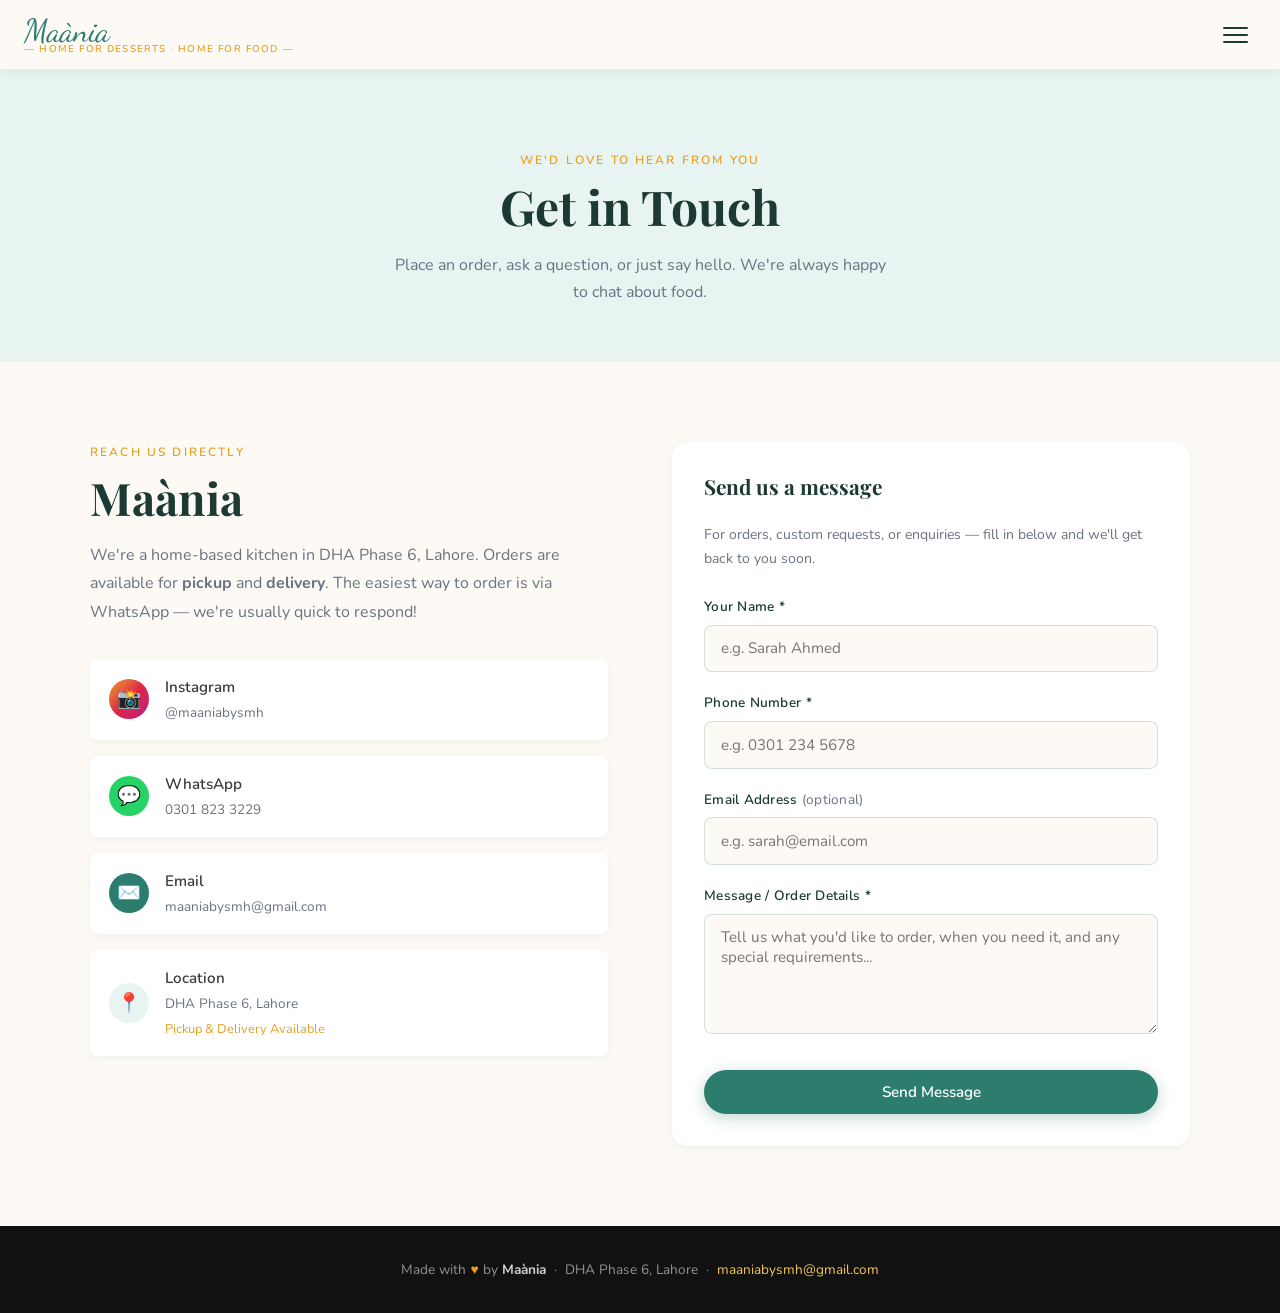
==== contact.html @ 95490e04 "add maania website" ====
<!DOCTYPE html>
<html lang="en">
<head>
  <meta charset="UTF-8" />
  <meta name="viewport" content="width=device-width, initial-scale=1.0" />
  <title>Contact — Maània</title>
  <link rel="stylesheet" href="style.css" />
</head>
<body>

<header>
  <a href="index.html" class="logo-wrap">
    <span class="logo-name">Maània</span>
    <span class="logo-slogan">— home for desserts · home for food —</span>
  </a>
  <button class="hamburger" aria-label="Open menu"><span></span><span></span><span></span></button>
</header>
<nav class="nav-overlay">
  <div class="nav-menu">
    <a href="index.html">Home</a>
    <a href="menu.html">Menu</a>
    <a href="dessert-platters.html">Dessert Platters</a>
    <a href="savoury-platters.html">Savoury Platters</a>
    <a href="cakes.html">Cakes</a>
    <a href="contact.html">Contact</a>
  </div>
</nav>

<main>

  <!-- HERO -->
  <div class="page-hero section-pale">
    <span class="section-label">We'd love to hear from you</span>
    <h1 class="section-heading">Get in Touch</h1>
    <p>Place an order, ask a question, or just say hello. We're always happy to chat about food.</p>
  </div>

  <!-- CONTACT SECTION -->
  <section class="section section-cream">
    <div class="container">
      <div class="contact-grid">

        <!-- LEFT: Info -->
        <div class="contact-info reveal">
          <span class="section-label">Reach us directly</span>
          <h2 class="section-heading">Maània</h2>
          <p>
            We're a home-based kitchen in DHA Phase 6, Lahore. Orders are available for <strong>pickup</strong> and <strong>delivery</strong>. The easiest way to order is via WhatsApp — we're usually quick to respond!
          </p>

          <div class="contact-links">

            <a href="https://www.instagram.com/maaniabysmh?igsh=MTgyemZ3OXR0OG12OA==" target="_blank" class="contact-link">
              <span class="contact-link-icon ig">📸</span>
              <div>
                <div style="font-weight:600;">Instagram</div>
                <div style="font-size:0.85rem; color:var(--text-light);">@maaniabysmh</div>
              </div>
            </a>

            <a href="https://wa.me/923018233229" target="_blank" class="contact-link">
              <span class="contact-link-icon wa">💬</span>
              <div>
                <div style="font-weight:600;">WhatsApp</div>
                <div style="font-size:0.85rem; color:var(--text-light);">0301 823 3229</div>
              </div>
            </a>

            <a href="mailto:maaniabysmh@gmail.com" class="contact-link">
              <span class="contact-link-icon em">✉️</span>
              <div>
                <div style="font-weight:600;">Email</div>
                <div style="font-size:0.85rem; color:var(--text-light);">maaniabysmh@gmail.com</div>
              </div>
            </a>

            <div class="contact-link" style="cursor:default;">
              <span class="contact-link-icon lo">📍</span>
              <div>
                <div style="font-weight:600;">Location</div>
                <div style="font-size:0.85rem; color:var(--text-light);">DHA Phase 6, Lahore</div>
                <div style="font-size:0.8rem; color:var(--gold); margin-top:4px;">Pickup &amp; Delivery Available</div>
              </div>
            </div>

          </div>
        </div>

        <!-- RIGHT: Form -->
        <div class="reveal">
          <div class="contact-form">
            <h3>Send us a message</h3>
            <p style="font-size:0.88rem; color:var(--text-light); margin-bottom:1.5rem;">
              For orders, custom requests, or enquiries — fill in below and we'll get back to you soon.
            </p>

            <form id="contactForm" novalidate>

              <div class="form-group">
                <label for="name">Your Name *</label>
                <input type="text" id="name" name="name" placeholder="e.g. Sarah Ahmed" autocomplete="name" />
                <span class="form-error">Please enter your name.</span>
              </div>

              <div class="form-group">
                <label for="phone">Phone Number *</label>
                <input type="tel" id="phone" name="phone" placeholder="e.g. 0301 234 5678" autocomplete="tel" />
                <span class="form-error">Please enter a valid phone number.</span>
              </div>

              <div class="form-group">
                <label for="email">Email Address <span style="font-weight:400; color:var(--text-light);">(optional)</span></label>
                <input type="email" id="email" name="email" placeholder="e.g. sarah@email.com" autocomplete="email" />
                <span class="form-error">Please enter a valid email address.</span>
              </div>

              <div class="form-group">
                <label for="message">Message / Order Details *</label>
                <textarea id="message" name="message" placeholder="Tell us what you'd like to order, when you need it, and any special requirements..."></textarea>
                <span class="form-error">Please add a message or order details.</span>
              </div>

              <button type="submit" class="btn btn-primary" style="width:100%; margin-top:0.5rem;">
                Send Message
              </button>

            </form>

            <div id="formSuccess" class="form-success">
              <div class="success-icon">✅</div>
              <h3>Message sent!</h3>
              <p>Thank you for reaching out. We'll get back to you shortly — or feel free to WhatsApp us for a faster reply.</p>
              <a href="https://wa.me/923018233229" target="_blank" class="btn btn-gold" style="margin-top:1rem;">Open WhatsApp</a>
            </div>

          </div>
        </div>

      </div>
    </div>
  </section>

</main>

<footer>
  <p>Made with <span>♥</span> by <strong style="color:rgba(255,255,255,0.8);">Maània</strong> &nbsp;·&nbsp; DHA Phase 6, Lahore &nbsp;·&nbsp; <a href="mailto:maaniabysmh@gmail.com">maaniabysmh@gmail.com</a></p>
</footer>

<script src="script.js"></script>
</body>
</html>
---- style.css ----
/* ===========================
   MAANIA — style.css
   Colors derived from brand logo:
   Teal:      #2D7D6F  (logo script)
   Gold:      #E8A020  (accent tagline)
   Cream:     #FDFAF5  (warm background)
   Pale Blue: #E8F4F1  (section tint)
   Warm Sand: #F5EFE6  (alternate section)
   Dark:      #1C3934  (headings)
=========================== */

@import url('https://fonts.googleapis.com/css2?family=Playfair+Display:ital,wght@0,400;0,600;1,400&family=Nunito:wght@300;400;500;600&family=Dancing+Script:wght@600&display=swap');

/* ---- RESET & BASE ---- */
*, *::before, *::after { box-sizing: border-box; margin: 0; padding: 0; }
html { scroll-behavior: smooth; font-size: 16px; }
body {
  font-family: 'Nunito', sans-serif;
  background: #FDFAF5;
  color: #3a3a3a;
  line-height: 1.7;
  overflow-x: hidden;
}
img { max-width: 100%; display: block; }
a { text-decoration: none; color: inherit; }
ul { list-style: none; }

/* ---- CSS VARIABLES ---- */
:root {
  --teal:      #2D7D6F;
  --teal-dark: #1C3934;
  --teal-light:#4AA897;
  --gold:      #E8A020;
  --gold-light:#F4C55A;
  --cream:     #FDFAF5;
  --pale-blue: #E8F4F1;
  --warm-sand: #F5EFE6;
  --white:     #ffffff;
  --text:      #3a3a3a;
  --text-light:#6b7280;
  --radius-sm: 8px;
  --radius-md: 16px;
  --radius-lg: 24px;
  --shadow-sm: 0 2px 8px rgba(45,125,111,0.08);
  --shadow-md: 0 8px 30px rgba(45,125,111,0.12);
  --shadow-lg: 0 16px 50px rgba(45,125,111,0.16);
  --transition: 0.3s ease;
}

/* ---- TYPOGRAPHY ---- */
h1, h2, h3, h4 {
  font-family: 'Playfair Display', serif;
  color: var(--teal-dark);
  line-height: 1.2;
}
.display-name {
  font-family: 'Dancing Script', cursive;
  color: var(--teal);
  font-size: clamp(2.8rem, 7vw, 5rem);
}
.section-label {
  font-size: 0.75rem;
  letter-spacing: 0.18em;
  text-transform: uppercase;
  color: var(--gold);
  font-weight: 600;
  margin-bottom: 0.5rem;
  display: block;
}

/* ---- BUTTONS ---- */
.btn {
  display: inline-block;
  padding: 0.75rem 2rem;
  border-radius: 50px;
  font-family: 'Nunito', sans-serif;
  font-weight: 600;
  font-size: 0.95rem;
  cursor: pointer;
  transition: transform var(--transition), box-shadow var(--transition), background var(--transition);
  border: none;
}
.btn-primary {
  background: var(--teal);
  color: #fff;
  box-shadow: 0 4px 15px rgba(45,125,111,0.3);
}
.btn-primary:hover {
  background: var(--teal-dark);
  transform: translateY(-2px);
  box-shadow: 0 8px 25px rgba(45,125,111,0.35);
}
.btn-gold {
  background: var(--gold);
  color: #fff;
  box-shadow: 0 4px 15px rgba(232,160,32,0.3);
}
.btn-gold:hover {
  background: #c98910;
  transform: translateY(-2px);
  box-shadow: 0 8px 25px rgba(232,160,32,0.35);
}
.btn-outline {
  background: transparent;
  color: var(--teal);
  border: 2px solid var(--teal);
}
.btn-outline:hover {
  background: var(--teal);
  color: #fff;
  transform: translateY(-2px);
}

/* ---- HEADER / NAV ---- */
header {
  position: fixed;
  top: 0; left: 0; right: 0;
  z-index: 1000;
  background: rgba(253,250,245,0.97);
  backdrop-filter: blur(8px);
  border-bottom: 1px solid rgba(45,125,111,0.1);
  padding: 0 1.5rem;
  height: 70px;
  display: flex;
  align-items: center;
  justify-content: space-between;
  box-shadow: var(--shadow-sm);
}
.logo-wrap {
  display: flex;
  flex-direction: column;
  line-height: 1;
}
.logo-name {
  font-family: 'Dancing Script', cursive;
  font-size: 2rem;
  color: var(--teal);
  letter-spacing: -0.01em;
}
.logo-slogan {
  font-size: 0.62rem;
  letter-spacing: 0.12em;
  text-transform: uppercase;
  color: var(--gold);
  font-weight: 600;
  margin-top: -2px;
}

/* Hamburger */
.hamburger {
  background: none;
  border: none;
  cursor: pointer;
  padding: 8px;
  display: flex;
  flex-direction: column;
  gap: 5px;
  transition: var(--transition);
}
.hamburger span {
  display: block;
  width: 25px;
  height: 2px;
  background: var(--teal-dark);
  border-radius: 2px;
  transition: var(--transition);
}
.hamburger.active span:nth-child(1) { transform: translateY(7px) rotate(45deg); }
.hamburger.active span:nth-child(2) { opacity: 0; }
.hamburger.active span:nth-child(3) { transform: translateY(-7px) rotate(-45deg); }

/* Nav Overlay */
.nav-overlay {
  position: fixed;
  inset: 0;
  background: rgba(28,57,52,0.95);
  z-index: 999;
  display: flex;
  align-items: center;
  justify-content: center;
  opacity: 0;
  pointer-events: none;
  transition: opacity 0.35s ease;
}
.nav-overlay.open {
  opacity: 1;
  pointer-events: all;
}
.nav-menu {
  text-align: center;
  display: flex;
  flex-direction: column;
  gap: 2rem;
}
.nav-menu a {
  font-family: 'Playfair Display', serif;
  font-size: clamp(1.8rem, 5vw, 2.8rem);
  color: var(--cream);
  position: relative;
  transition: color var(--transition);
}
.nav-menu a::after {
  content: '';
  position: absolute;
  bottom: -4px; left: 50%; right: 50%;
  height: 2px;
  background: var(--gold);
  transition: left var(--transition), right var(--transition);
}
.nav-menu a:hover { color: var(--gold-light); }
.nav-menu a:hover::after { left: 0; right: 0; }

/* ---- PAGE WRAPPER ---- */
main { padding-top: 70px; }

/* ---- SECTIONS ---- */
.section { padding: 5rem 1.5rem; }
.section-cream { background: var(--cream); }
.section-pale { background: var(--pale-blue); }
.section-sand { background: var(--warm-sand); }
.container { max-width: 1100px; margin: 0 auto; }
.text-center { text-align: center; }
.section-heading {
  font-size: clamp(1.8rem, 4vw, 2.8rem);
  margin-bottom: 1rem;
}
.section-sub {
  color: var(--text-light);
  font-size: 1.05rem;
  max-width: 600px;
  margin: 0 auto 2.5rem;
}

/* ---- HERO ---- */
.hero {
  min-height: calc(100vh - 70px);
  display: flex;
  align-items: center;
  background: linear-gradient(135deg, var(--pale-blue) 0%, var(--warm-sand) 50%, #fce8d0 100%);
  padding: 4rem 1.5rem;
  position: relative;
  overflow: hidden;
}
.hero::before {
  content: '';
  position: absolute;
  top: -100px; right: -100px;
  width: 500px; height: 500px;
  border-radius: 50%;
  background: radial-gradient(circle, rgba(232,160,32,0.08) 0%, transparent 70%);
}
.hero::after {
  content: '';
  position: absolute;
  bottom: -80px; left: -80px;
  width: 400px; height: 400px;
  border-radius: 50%;
  background: radial-gradient(circle, rgba(45,125,111,0.07) 0%, transparent 70%);
}
.hero-inner {
  max-width: 1100px;
  margin: 0 auto;
  display: grid;
  grid-template-columns: 1fr 1fr;
  gap: 4rem;
  align-items: center;
  position: relative;
  z-index: 1;
}
.hero-text { }
.hero-tag {
  display: inline-block;
  background: rgba(232,160,32,0.15);
  color: var(--gold);
  font-size: 0.75rem;
  letter-spacing: 0.15em;
  text-transform: uppercase;
  font-weight: 700;
  padding: 0.35rem 1rem;
  border-radius: 50px;
  margin-bottom: 1.2rem;
}
.hero h1 {
  font-size: clamp(2.2rem, 5vw, 3.6rem);
  color: var(--teal-dark);
  margin-bottom: 0.5rem;
}
.hero-brand {
  font-family: 'Dancing Script', cursive;
  font-size: clamp(3.5rem, 9vw, 6rem);
  color: var(--teal);
  line-height: 1;
  margin-bottom: 0.8rem;
}
.hero-slogan {
  font-size: 0.85rem;
  letter-spacing: 0.2em;
  text-transform: uppercase;
  color: var(--gold);
  font-weight: 600;
  margin-bottom: 1.5rem;
}
.hero-intro {
  color: var(--text-light);
  font-size: 1.1rem;
  margin-bottom: 2.2rem;
  max-width: 460px;
  line-height: 1.8;
}
.hero-visual {
  display: flex;
  justify-content: center;
  align-items: center;
}
.hero-logo-circle {
  width: 320px;
  height: 320px;
  border-radius: 50%;
  background: var(--white);
  box-shadow: var(--shadow-lg);
  display: flex;
  align-items: center;
  justify-content: center;
  overflow: hidden;
  border: 4px solid rgba(45,125,111,0.1);
}
.hero-logo-circle img {
  width: 85%;
  height: 85%;
  object-fit: contain;
}
/* placeholder version */
.hero-logo-placeholder {
  text-align: center;
  padding: 2rem;
}
.hero-logo-placeholder .lg-name {
  font-family: 'Dancing Script', cursive;
  font-size: 3.5rem;
  color: var(--teal);
  line-height: 1;
}
.hero-logo-placeholder .lg-tag1 {
  font-size: 0.75rem;
  color: var(--teal-light);
  letter-spacing: 0.1em;
}
.hero-logo-placeholder .lg-tag2 {
  font-size: 0.9rem;
  color: var(--gold);
  font-weight: 700;
  letter-spacing: 0.08em;
  font-style: italic;
}

/* ---- LOCATION STRIP ---- */
.location-strip {
  background: var(--teal);
  color: #fff;
  padding: 2.5rem 1.5rem;
}
.location-grid {
  max-width: 900px;
  margin: 0 auto;
  display: grid;
  grid-template-columns: repeat(3, 1fr);
  gap: 2rem;
  text-align: center;
  align-items: center;
}
.loc-item { }
.loc-icon {
  font-size: 2rem;
  margin-bottom: 0.5rem;
}
.loc-label {
  font-size: 0.7rem;
  letter-spacing: 0.15em;
  text-transform: uppercase;
  opacity: 0.75;
  margin-bottom: 0.3rem;
}
.loc-value {
  font-weight: 600;
  font-size: 1.05rem;
}
.service-badges {
  display: flex;
  gap: 0.8rem;
  justify-content: center;
  margin-top: 0.5rem;
}
.service-badge {
  background: rgba(255,255,255,0.2);
  border: 1px solid rgba(255,255,255,0.35);
  border-radius: 50px;
  padding: 0.25rem 0.9rem;
  font-size: 0.8rem;
  font-weight: 600;
  letter-spacing: 0.05em;
}

/* ---- OUR STORY ---- */
.story-grid {
  display: grid;
  grid-template-columns: 1fr 1fr;
  gap: 4rem;
  align-items: center;
}
.story-img-wrap {
  position: relative;
}
.story-img {
  width: 100%;
  height: 420px;
  object-fit: cover;
  border-radius: var(--radius-lg);
  box-shadow: var(--shadow-md);
}
.story-img-placeholder {
  width: 100%;
  height: 420px;
  border-radius: var(--radius-lg);
  background: linear-gradient(135deg, var(--pale-blue), var(--warm-sand));
  display: flex;
  align-items: center;
  justify-content: center;
  box-shadow: var(--shadow-md);
  color: var(--teal-light);
  font-size: 4rem;
}
.story-accent {
  position: absolute;
  bottom: -20px; right: -20px;
  width: 120px; height: 120px;
  background: var(--gold);
  border-radius: 50%;
  opacity: 0.15;
}
.story-text h2 { margin-bottom: 1.2rem; }
.story-text p {
  color: var(--text-light);
  margin-bottom: 1.2rem;
  font-size: 1.02rem;
  line-height: 1.85;
}
.story-text .quote {
  border-left: 3px solid var(--gold);
  padding-left: 1.2rem;
  font-style: italic;
  color: var(--teal);
  font-size: 1.05rem;
  margin: 1.5rem 0;
}

/* ---- DISH CARDS ---- */
.dishes-grid {
  display: grid;
  grid-template-columns: repeat(3, 1fr);
  gap: 2rem;
  margin: 3rem 0;
}
.dish-card {
  background: var(--white);
  border-radius: var(--radius-md);
  box-shadow: var(--shadow-sm);
  overflow: hidden;
  transition: transform var(--transition), box-shadow var(--transition);
}
.dish-card:hover {
  transform: translateY(-6px);
  box-shadow: var(--shadow-md);
}
.dish-card-img {
  width: 100%;
  height: 220px;
  object-fit: cover;
  display: block;
}
.dish-img-placeholder {
  width: 100%;
  height: 220px;
  background: linear-gradient(135deg, var(--pale-blue) 0%, var(--warm-sand) 100%);
  display: flex;
  flex-direction: column;
  align-items: center;
  justify-content: center;
  color: var(--teal-light);
}
.dish-img-placeholder .ph-icon { font-size: 3rem; margin-bottom: 0.5rem; }
.dish-img-placeholder .ph-text { font-size: 0.75rem; color: var(--text-light); letter-spacing: 0.05em; }
.dish-card-body { padding: 1.4rem; }
.dish-tag {
  display: inline-block;
  background: rgba(232,160,32,0.12);
  color: var(--gold);
  font-size: 0.68rem;
  letter-spacing: 0.1em;
  text-transform: uppercase;
  font-weight: 700;
  padding: 0.2rem 0.7rem;
  border-radius: 50px;
  margin-bottom: 0.6rem;
}
.dish-card-body h3 {
  font-size: 1.2rem;
  margin-bottom: 0.5rem;
}
.dish-card-body p {
  color: var(--text-light);
  font-size: 0.92rem;
  line-height: 1.6;
}

/* ---- MENU PAGE ---- */
.menu-hero {
  background: linear-gradient(135deg, var(--teal-dark) 0%, var(--teal) 100%);
  padding: 5rem 1.5rem 4rem;
  text-align: center;
  color: #fff;
}
.menu-hero h1 { color: #fff; font-size: clamp(2rem, 5vw, 3rem); }
.menu-hero p { opacity: 0.8; margin-top: 0.8rem; }

.menu-section { margin-bottom: 4rem; }
.menu-section-title {
  font-size: 1.5rem;
  color: var(--teal);
  border-bottom: 2px solid var(--pale-blue);
  padding-bottom: 0.75rem;
  margin-bottom: 1.5rem;
  display: flex;
  align-items: center;
  gap: 0.75rem;
}
.menu-section-title::before {
  content: '';
  display: inline-block;
  width: 6px; height: 6px;
  background: var(--gold);
  border-radius: 50%;
}
.menu-items { display: flex; flex-direction: column; gap: 0; }
.menu-item {
  display: flex;
  align-items: center;
  gap: 1.5rem;
  padding: 1.2rem 0;
  border-bottom: 1px solid rgba(45,125,111,0.08);
  transition: background var(--transition);
}
.menu-item:last-child { border-bottom: none; }
.menu-item:hover { background: var(--pale-blue); border-radius: var(--radius-sm); padding-left: 0.8rem; }
.menu-item-img-wrap {
  width: 80px;
  height: 80px;
  border-radius: var(--radius-sm);
  overflow: hidden;
  flex-shrink: 0;
  background: var(--pale-blue);
  display: flex;
  align-items: center;
  justify-content: center;
  font-size: 1.8rem;
}
.menu-item-img-wrap img {
  width: 100%;
  height: 100%;
  object-fit: cover;
}
.menu-item-info { flex: 1; }
.menu-item-info h4 { font-size: 1rem; margin-bottom: 0.25rem; }
.menu-item-info p { font-size: 0.87rem; color: var(--text-light); }
.menu-item-price {
  font-weight: 700;
  color: var(--teal);
  font-size: 1rem;
  white-space: nowrap;
}

/* ---- PLATTER CARDS ---- */
.platters-hero {
  padding: 5rem 1.5rem 4rem;
  text-align: center;
}
.platters-hero.dessert { background: linear-gradient(135deg, #fce8d0, var(--warm-sand)); }
.platters-hero.savoury { background: linear-gradient(135deg, var(--pale-blue), #d4ede8); }
.platters-grid {
  display: grid;
  grid-template-columns: repeat(auto-fit, minmax(280px, 1fr));
  gap: 2rem;
  margin-top: 2rem;
}
.platter-card {
  background: var(--white);
  border-radius: var(--radius-md);
  box-shadow: var(--shadow-sm);
  overflow: hidden;
  transition: transform var(--transition), box-shadow var(--transition);
}
.platter-card:hover {
  transform: translateY(-5px);
  box-shadow: var(--shadow-md);
}
.platter-card-img {
  width: 100%;
  height: 200px;
  object-fit: cover;
}
.platter-img-placeholder {
  width: 100%;
  height: 200px;
  background: linear-gradient(135deg, var(--pale-blue), var(--warm-sand));
  display: flex;
  align-items: center;
  justify-content: center;
  font-size: 3.5rem;
}
.platter-card-body { padding: 1.4rem; }
.platter-size-badge {
  display: inline-block;
  background: var(--pale-blue);
  color: var(--teal);
  font-size: 0.68rem;
  letter-spacing: 0.1em;
  text-transform: uppercase;
  font-weight: 700;
  padding: 0.2rem 0.7rem;
  border-radius: 50px;
  margin-bottom: 0.6rem;
}
.platter-card-body h3 { font-size: 1.1rem; margin-bottom: 0.5rem; }
.platter-card-body p { font-size: 0.88rem; color: var(--text-light); margin-bottom: 1rem; }
.platter-price { font-weight: 700; color: var(--teal); font-size: 1rem; }

/* ---- CAKES PAGE ---- */
.cakes-hero {
  background: linear-gradient(135deg, #fdf0f8 0%, var(--warm-sand) 100%);
  padding: 5rem 1.5rem 4rem;
  text-align: center;
}
.cake-card {
  background: var(--white);
  border-radius: var(--radius-md);
  box-shadow: var(--shadow-sm);
  overflow: hidden;
  transition: transform var(--transition), box-shadow var(--transition);
  text-align: center;
}
.cake-card:hover {
  transform: translateY(-6px);
  box-shadow: var(--shadow-md);
}
.cake-img-placeholder {
  width: 100%;
  height: 220px;
  background: linear-gradient(135deg, #fdf0f8, var(--warm-sand));
  display: flex;
  align-items: center;
  justify-content: center;
  font-size: 4rem;
}
.cake-card-body { padding: 1.4rem; }
.cake-card-body h3 { font-size: 1.1rem; margin-bottom: 0.5rem; }
.cake-card-body p { font-size: 0.87rem; color: var(--text-light); }

/* ---- CONTACT SECTION ---- */
.contact-grid {
  display: grid;
  grid-template-columns: 1fr 1fr;
  gap: 4rem;
  align-items: start;
}
.contact-info h2 { margin-bottom: 1rem; }
.contact-info p { color: var(--text-light); margin-bottom: 2rem; line-height: 1.8; }
.contact-links { display: flex; flex-direction: column; gap: 1rem; }
.contact-link {
  display: flex;
  align-items: center;
  gap: 1rem;
  padding: 1rem 1.2rem;
  background: var(--white);
  border-radius: var(--radius-sm);
  box-shadow: var(--shadow-sm);
  color: var(--text);
  transition: transform var(--transition), box-shadow var(--transition);
  font-size: 0.95rem;
}
.contact-link:hover {
  transform: translateX(4px);
  box-shadow: var(--shadow-md);
  color: var(--teal);
}
.contact-link-icon {
  width: 40px; height: 40px;
  border-radius: 50%;
  display: flex;
  align-items: center;
  justify-content: center;
  font-size: 1.2rem;
  flex-shrink: 0;
}
.contact-link-icon.ig { background: linear-gradient(135deg, #f09433, #e6683c, #dc2743, #cc2366, #bc1888); color: #fff; }
.contact-link-icon.wa { background: #25D366; color: #fff; }
.contact-link-icon.em { background: var(--teal); color: #fff; }
.contact-link-icon.lo { background: var(--pale-blue); color: var(--teal); }

/* ---- CONTACT FORM ---- */
.contact-form { background: var(--white); border-radius: var(--radius-md); padding: 2rem; box-shadow: var(--shadow-sm); }
.contact-form h3 { margin-bottom: 1.5rem; font-size: 1.3rem; }
.form-group { margin-bottom: 1.2rem; }
.form-group label {
  display: block;
  font-size: 0.85rem;
  font-weight: 600;
  color: var(--teal-dark);
  margin-bottom: 0.4rem;
  letter-spacing: 0.02em;
}
.form-group input,
.form-group textarea {
  width: 100%;
  padding: 0.8rem 1rem;
  border: 1.5px solid rgba(45,125,111,0.2);
  border-radius: var(--radius-sm);
  font-family: 'Nunito', sans-serif;
  font-size: 0.95rem;
  background: var(--cream);
  color: var(--text);
  transition: border-color var(--transition), box-shadow var(--transition);
  outline: none;
}
.form-group input:focus,
.form-group textarea:focus {
  border-color: var(--teal);
  box-shadow: 0 0 0 3px rgba(45,125,111,0.1);
}
.form-group textarea { resize: vertical; min-height: 120px; }
.form-error { color: #e03c3c; font-size: 0.8rem; margin-top: 0.3rem; display: none; }
.form-group.error input,
.form-group.error textarea { border-color: #e03c3c; }
.form-group.error .form-error { display: block; }
.form-success {
  display: none;
  text-align: center;
  padding: 2rem;
  color: var(--teal);
}
.form-success .success-icon { font-size: 3rem; margin-bottom: 0.8rem; }

/* ---- HOME CONTACT STRIP ---- */
.home-contact {
  background: var(--teal-dark);
  color: #fff;
  padding: 4rem 1.5rem;
  text-align: center;
}
.home-contact h2 { color: #fff; margin-bottom: 0.5rem; }
.home-contact p { opacity: 0.7; margin-bottom: 2.5rem; }
.contact-pills {
  display: flex;
  flex-wrap: wrap;
  gap: 1rem;
  justify-content: center;
}
.contact-pill {
  display: flex;
  align-items: center;
  gap: 0.6rem;
  padding: 0.7rem 1.4rem;
  border-radius: 50px;
  border: 1.5px solid rgba(255,255,255,0.25);
  color: #fff;
  font-size: 0.9rem;
  font-weight: 500;
  transition: var(--transition);
}
.contact-pill:hover {
  background: rgba(255,255,255,0.1);
  border-color: rgba(255,255,255,0.5);
  transform: translateY(-2px);
}

/* ---- FOOTER ---- */
footer {
  background: #111;
  color: rgba(255,255,255,0.55);
  text-align: center;
  padding: 2rem 1.5rem;
  font-size: 0.85rem;
}
footer a { color: var(--gold-light); }
footer span { color: var(--gold); }

/* ---- PAGE HERO (inner pages) ---- */
.page-hero {
  padding: 5rem 1.5rem 3.5rem;
  text-align: center;
}
.page-hero h1 { font-size: clamp(2rem, 5vw, 3rem); }
.page-hero p { color: var(--text-light); margin-top: 0.8rem; max-width: 500px; margin-left: auto; margin-right: auto; }

/* ---- CUSTOM ORDER BANNER ---- */
.custom-banner {
  background: linear-gradient(135deg, var(--teal) 0%, var(--teal-dark) 100%);
  border-radius: var(--radius-md);
  padding: 3rem 2rem;
  text-align: center;
  color: #fff;
  margin-top: 3rem;
}
.custom-banner h3 { color: #fff; font-size: 1.5rem; margin-bottom: 0.7rem; }
.custom-banner p { opacity: 0.8; margin-bottom: 1.5rem; }

/* ---- SCROLL REVEAL ANIMATION ---- */
.reveal {
  opacity: 0;
  transform: translateY(30px);
  transition: opacity 0.7s ease, transform 0.7s ease;
}
.reveal.visible {
  opacity: 1;
  transform: translateY(0);
}

/* ---- ACTIVE NAV ---- */
body.nav-open { overflow: hidden; }

/* ===============================
   RESPONSIVE
================================ */
@media (max-width: 900px) {
  .hero-inner { grid-template-columns: 1fr; gap: 2rem; text-align: center; }
  .hero-visual { justify-content: center; }
  .hero-logo-circle { width: 240px; height: 240px; }
  .hero-intro { margin-left: auto; margin-right: auto; }
  .story-grid { grid-template-columns: 1fr; gap: 2.5rem; }
  .dishes-grid { grid-template-columns: 1fr 1fr; }
  .contact-grid { grid-template-columns: 1fr; gap: 2.5rem; }
  .location-grid { grid-template-columns: 1fr; gap: 1.5rem; }
}
@media (max-width: 600px) {
  .section { padding: 3.5rem 1.2rem; }
  .dishes-grid { grid-template-columns: 1fr; }
  .platters-grid { grid-template-columns: 1fr; }
  .contact-pills { flex-direction: column; align-items: center; }
  .hero { padding: 3rem 1.2rem 2rem; }
  .hero-logo-circle { width: 200px; height: 200px; }
  .menu-item-img-wrap { width: 60px; height: 60px; }
}
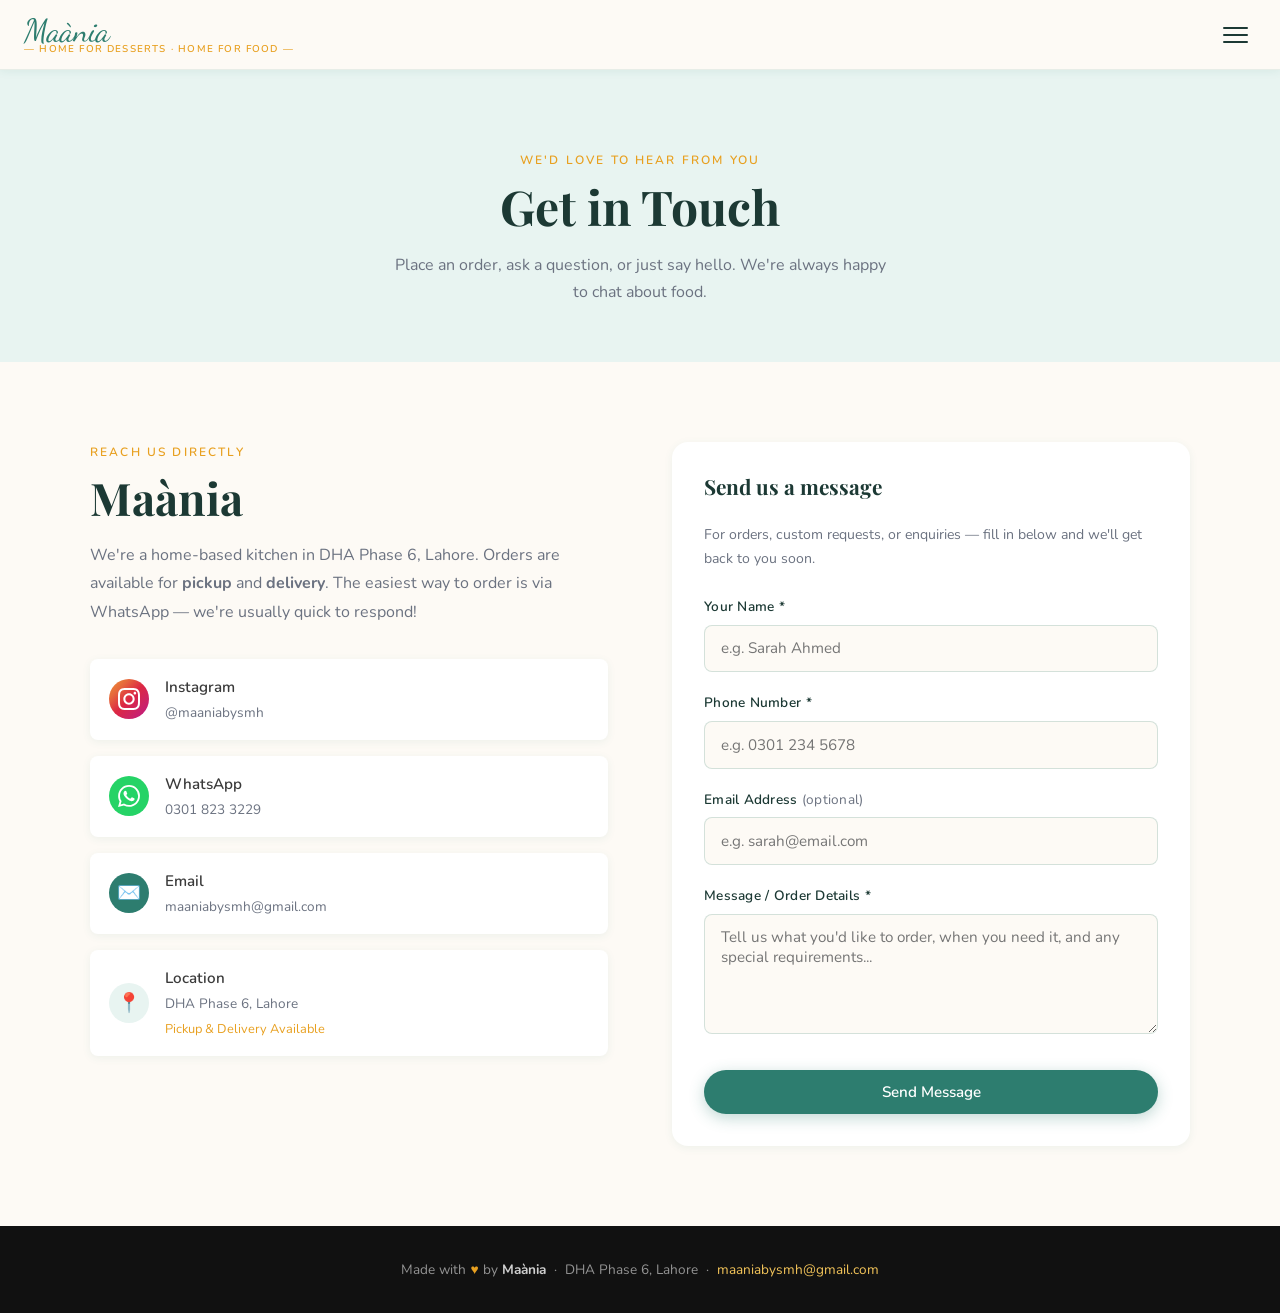
==== commit a5c608b1: "fixed icons" ====
--- a/contact.html
+++ b/contact.html
@@ -51,7 +51,11 @@
           <div class="contact-links">
 
             <a href="https://www.instagram.com/maaniabysmh?igsh=MTgyemZ3OXR0OG12OA==" target="_blank" class="contact-link">
-              <span class="contact-link-icon ig">📸</span>
+              <span class="contact-link-icon ig">
+                <svg xmlns="http://www.w3.org/2000/svg" width="22" height="22" viewBox="0 0 24 24" fill="white">
+                  <path d="M12 2.163c3.204 0 3.584.012 4.85.07 3.252.148 4.771 1.691 4.919 4.919.058 1.265.069 1.645.069 4.849 0 3.205-.012 3.584-.069 4.849-.149 3.225-1.664 4.771-4.919 4.919-1.266.058-1.644.07-4.85.07-3.204 0-3.584-.012-4.849-.07-3.26-.149-4.771-1.699-4.919-4.92-.058-1.265-.07-1.644-.07-4.849 0-3.204.013-3.583.07-4.849.149-3.227 1.664-4.771 4.919-4.919 1.266-.057 1.645-.069 4.849-.069zm0-2.163c-3.259 0-3.667.014-4.947.072-4.358.2-6.78 2.618-6.98 6.98-.059 1.281-.073 1.689-.073 4.948 0 3.259.014 3.668.072 4.948.2 4.358 2.618 6.78 6.98 6.98 1.281.058 1.689.072 4.948.072 3.259 0 3.668-.014 4.948-.072 4.354-.2 6.782-2.618 6.979-6.98.059-1.28.073-1.689.073-4.948 0-3.259-.014-3.667-.072-4.947-.196-4.354-2.617-6.78-6.979-6.98-1.281-.059-1.69-.073-4.949-.073zm0 5.838c-3.403 0-6.162 2.759-6.162 6.162s2.759 6.163 6.162 6.163 6.162-2.759 6.162-6.163c0-3.403-2.759-6.162-6.162-6.162zm0 10.162c-2.209 0-4-1.79-4-4 0-2.209 1.791-4 4-4s4 1.791 4 4c0 2.21-1.791 4-4 4zm6.406-11.845c-.796 0-1.441.645-1.441 1.44s.645 1.44 1.441 1.44c.795 0 1.439-.645 1.439-1.44s-.644-1.44-1.439-1.44z"/>
+                </svg>
+              </span>
               <div>
                 <div style="font-weight:600;">Instagram</div>
                 <div style="font-size:0.85rem; color:var(--text-light);">@maaniabysmh</div>
@@ -59,7 +63,11 @@
             </a>
 
             <a href="https://wa.me/923018233229" target="_blank" class="contact-link">
-              <span class="contact-link-icon wa">💬</span>
+              <span class="contact-link-icon wa">
+                <svg xmlns="http://www.w3.org/2000/svg" width="22" height="22" viewBox="0 0 24 24" fill="white">
+                  <path d="M17.472 14.382c-.297-.149-1.758-.867-2.03-.967-.273-.099-.471-.148-.67.15-.197.297-.767.966-.94 1.164-.173.199-.347.223-.644.075-.297-.15-1.255-.463-2.39-1.475-.883-.788-1.48-1.761-1.653-2.059-.173-.297-.018-.458.13-.606.134-.133.298-.347.446-.52.149-.174.198-.298.298-.497.099-.198.05-.371-.025-.52-.075-.149-.669-1.612-.916-2.207-.242-.579-.487-.5-.669-.51-.173-.008-.371-.01-.57-.01-.198 0-.52.074-.792.372-.272.297-1.04 1.016-1.04 2.479 0 1.462 1.065 2.875 1.213 3.074.149.198 2.096 3.2 5.077 4.487.709.306 1.262.489 1.694.625.712.227 1.36.195 1.871.118.571-.085 1.758-.719 2.006-1.413.248-.694.248-1.289.173-1.413-.074-.124-.272-.198-.57-.347m-5.421 7.403h-.004a9.87 9.87 0 01-5.031-1.378l-.361-.214-3.741.982.998-3.648-.235-.374a9.86 9.86 0 01-1.51-5.26c.001-5.45 4.436-9.884 9.888-9.884 2.64 0 5.122 1.03 6.988 2.898a9.825 9.825 0 012.893 6.994c-.003 5.45-4.437 9.884-9.885 9.884m8.413-18.297A11.815 11.815 0 0012.05 0C5.495 0 .16 5.335.157 11.892c0 2.096.547 4.142 1.588 5.945L.057 24l6.305-1.654a11.882 11.882 0 005.683 1.448h.005c6.554 0 11.89-5.335 11.893-11.893a11.821 11.821 0 00-3.48-8.413z"/>
+                </svg>
+              </span>
               <div>
                 <div style="font-weight:600;">WhatsApp</div>
                 <div style="font-size:0.85rem; color:var(--text-light);">0301 823 3229</div>
